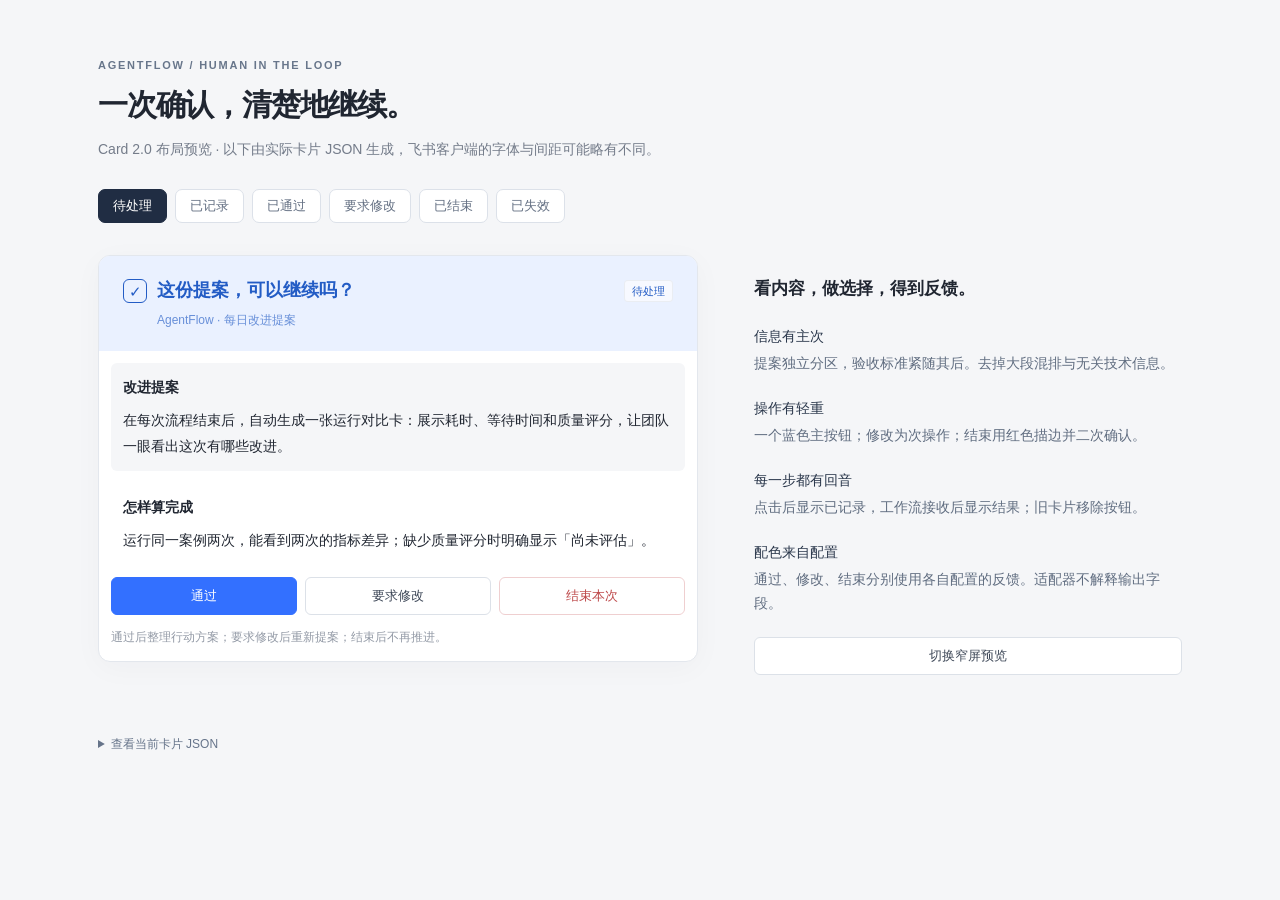
==== examples/lark-review/preview.html @ 72850da2 "Release v0.3.0 with ordered executor candidates" ====
<!doctype html><html lang="zh"><meta charset="utf-8"><meta name="viewport" content="width=device-width,initial-scale=1"><title>AgentFlow · 审核卡片预览</title>
<style>
*{box-sizing:border-box}body{margin:0;background:#f5f6f8;color:#202631;font:15px/1.65 -apple-system,BlinkMacSystemFont,"PingFang SC",sans-serif}.page{max-width:1140px;margin:56px auto;padding:0 28px}.eyebrow{font-size:11px;font-weight:650;letter-spacing:.16em;color:#68768b}h1{font-size:30px;font-weight:650;letter-spacing:-.04em;margin:6px 0}p{color:#747c8a;font-size:14px;margin:8px 0 28px}.toolbar{display:flex;gap:8px;flex-wrap:wrap;margin-bottom:32px}.toolbar button{background:white;border:1px solid #dce1e9;color:#647083;border-radius:7px;padding:7px 14px;cursor:pointer}.toolbar .active{background:#202d43;color:white;border-color:#202d43}.stage{display:grid;grid-template-columns:minmax(300px,600px) 1fr;gap:56px;align-items:start}.card{background:white;border:1px solid #e3e7ed;border-radius:12px;box-shadow:0 6px 30px #15294708;overflow:hidden;max-width:600px;transition:width .2s}.header{padding:20px 24px;background:var(--bg);color:var(--color)}.title-row{display:flex;align-items:center;gap:10px}.icon{border:1px solid currentColor;border-radius:6px;width:24px;height:24px;display:grid;place-items:center;font-size:15px}.title{font-size:18px;font-weight:600;flex:1}.badge{font-size:11px;border:1px solid #0000000d;background:#ffffff99;padding:1px 7px;border-radius:4px;white-space:nowrap}.subtitle{font-size:12px;opacity:.65;margin-top:6px;margin-left:34px}.body{padding:12px;display:flex;flex-direction:column;gap:12px}.columns{display:flex;gap:8px}.column{flex:1;min-width:0}.block{padding:12px;border-radius:6px}.md{white-space:pre-wrap;overflow-wrap:anywhere;font-size:14px;line-height:1.8}.md+.md{margin-top:8px}.caption{font-size:12px;color:#939aa6}.button{width:100%;padding:9px 4px;border:1px solid #dce1e8;border-radius:6px;background:white;font:500 14px inherit;cursor:pointer;color:#3e4858}.button.primary_filled{background:#3370ff;color:white;border-color:#3370ff}.button.danger{color:#bd4748;border-color:#efcfd0}.note{padding:20px 0}.note h2{font-size:17px;margin:0 0 20px}.item{margin:22px 0;color:#606d80;font-size:14px}.item strong{display:block;color:#29364a;margin-bottom:4px;font-weight:550}.note code{font-size:12px}details{margin-top:40px;color:#66748a;font-size:12px}pre{background:#fff;padding:20px;overflow:auto;max-height:360px}.mobile .stage{grid-template-columns:360px 1fr}@media(max-width:800px){.page{margin:24px auto;padding:0 16px}.stage,.mobile .stage{grid-template-columns:1fr;gap:12px}.card{max-width:100%}.note{display:none}h1{font-size:24px}.header{padding:16px}.title{font-size:16px}}
</style>
<div class="page"><div class="eyebrow">AGENTFLOW / HUMAN IN THE LOOP</div><h1>一次确认，清楚地继续。</h1><p>Card 2.0 布局预览 · 以下由实际卡片 JSON 生成，飞书客户端的字体与间距可能略有不同。</p><div class="toolbar" id="tabs"></div><div class="stage"><div class="card" id="card"></div><aside class="note"><h2>看内容，做选择，得到反馈。</h2><div class="item"><strong>信息有主次</strong>提案独立分区，验收标准紧随其后。去掉大段混排与无关技术信息。</div><div class="item"><strong>操作有轻重</strong>一个蓝色主按钮；修改为次操作；结束用红色描边并二次确认。</div><div class="item"><strong>每一步都有回音</strong>点击后显示已记录，工作流接收后显示结果；旧卡片移除按钮。</div><div class="item"><strong>配色来自配置</strong>通过、修改、结束分别使用各自配置的反馈。适配器不解释输出字段。</div><button class="button" id="width">切换窄屏预览</button></aside></div><details><summary>查看当前卡片 JSON</summary><pre id="json"></pre></details></div>
<script>const cards={"waiting": {"schema": "2.0", "config": {"update_multi": true, "width_mode": "default", "enable_forward": false, "summary": {"content": "[待处理] 这份提案，可以继续吗？"}}, "header": {"title": {"tag": "plain_text", "content": "这份提案，可以继续吗？"}, "subtitle": {"tag": "plain_text", "content": "AgentFlow · 每日改进提案"}, "icon": {"tag": "standard_icon", "token": "approval_colorful"}, "template": "blue", "text_tag_list": [{"tag": "text_tag", "text": {"tag": "plain_text", "content": "待处理"}, "color": "blue"}]}, "body": {"direction": "vertical", "padding": "12px", "vertical_spacing": "12px", "elements": [{"tag": "column_set", "flex_mode": "none", "columns": [{"tag": "column", "width": "weighted", "weight": 1, "background_style": "grey-50", "padding": "12px", "vertical_spacing": "8px", "elements": [{"tag": "markdown", "content": "**改进提案**"}, {"tag": "markdown", "content": "在每次流程结束后，自动生成一张运行对比卡：展示耗时、等待时间和质量评分，让团队一眼看出这次有哪些改进。"}]}]}, {"tag": "column_set", "flex_mode": "none", "columns": [{"tag": "column", "width": "weighted", "weight": 1, "background_style": "default", "padding": "12px", "vertical_spacing": "8px", "elements": [{"tag": "markdown", "content": "**怎样算完成**"}, {"tag": "markdown", "content": "运行同一案例两次，能看到两次的指标差异；缺少质量评分时明确显示「尚未评估」。"}]}]}, {"tag": "column_set", "flex_mode": "none", "horizontal_spacing": "8px", "columns": [{"tag": "column", "width": "weighted", "weight": 1, "elements": [{"tag": "button", "text": {"tag": "plain_text", "content": "通过"}, "type": "primary_filled", "width": "fill", "size": "medium", "behaviors": [{"type": "callback", "value": {"invocation": "preview-only", "actionIndex": 0}}]}]}, {"tag": "column", "width": "weighted", "weight": 1, "elements": [{"tag": "button", "text": {"tag": "plain_text", "content": "要求修改"}, "type": "default", "width": "fill", "size": "medium", "behaviors": [{"type": "callback", "value": {"invocation": "preview-only", "actionIndex": 1}}]}]}, {"tag": "column", "width": "weighted", "weight": 1, "elements": [{"tag": "button", "text": {"tag": "plain_text", "content": "结束本次"}, "type": "danger", "width": "fill", "size": "medium", "behaviors": [{"type": "callback", "value": {"invocation": "preview-only", "actionIndex": 2}}], "confirm": {"title": {"tag": "plain_text", "content": "结束本次"}, "text": {"tag": "plain_text", "content": "结束这次提案流程？本次流程不会继续执行后续节点。"}}}]}]}, {"tag": "markdown", "content": "<font color='grey'>通过后整理行动方案；要求修改后重新提案；结束后不再推进。<\/font>", "text_size": "notation"}]}}, "recorded": {"schema": "2.0", "config": {"update_multi": true, "width_mode": "default", "enable_forward": false, "summary": {"content": "[已记录] 这份提案，可以继续吗？"}}, "header": {"title": {"tag": "plain_text", "content": "这份提案，可以继续吗？"}, "subtitle": {"tag": "plain_text", "content": "AgentFlow · 每日改进提案"}, "icon": {"tag": "standard_icon", "token": "approval_colorful"}, "template": "orange", "text_tag_list": [{"tag": "text_tag", "text": {"tag": "plain_text", "content": "已记录"}, "color": "orange"}]}, "body": {"direction": "vertical", "padding": "12px", "vertical_spacing": "12px", "elements": [{"tag": "column_set", "flex_mode": "none", "columns": [{"tag": "column", "width": "weighted", "weight": 1, "background_style": "grey-50", "padding": "12px", "vertical_spacing": "8px", "elements": [{"tag": "markdown", "content": "**改进提案**"}, {"tag": "markdown", "content": "在每次流程结束后，自动生成一张运行对比卡：展示耗时、等待时间和质量评分，让团队一眼看出这次有哪些改进。"}]}]}, {"tag": "column_set", "flex_mode": "none", "columns": [{"tag": "column", "width": "weighted", "weight": 1, "background_style": "default", "padding": "12px", "vertical_spacing": "8px", "elements": [{"tag": "markdown", "content": "**怎样算完成**"}, {"tag": "markdown", "content": "运行同一案例两次，能看到两次的指标差异；缺少质量评分时明确显示「尚未评估」。"}]}]}, {"tag": "column_set", "flex_mode": "none", "columns": [{"tag": "column", "width": "weighted", "weight": 1, "background_style": "orange-50", "padding": "12px", "vertical_spacing": "8px", "elements": [{"tag": "markdown", "content": "**已记录**"}, {"tag": "markdown", "content": "已记录：通过。正在提交，暂时无需再次操作。"}]}]}, {"tag": "markdown", "content": "<font color='grey'>记录时间：2026-10-25 15:32<\/font>", "text_size": "notation"}]}}, "approved": {"schema": "2.0", "config": {"update_multi": true, "width_mode": "default", "enable_forward": false, "summary": {"content": "[已处理] 这份提案，可以继续吗？"}}, "header": {"title": {"tag": "plain_text", "content": "这份提案，可以继续吗？"}, "subtitle": {"tag": "plain_text", "content": "AgentFlow · 每日改进提案"}, "icon": {"tag": "standard_icon", "token": "approval_colorful"}, "template": "green", "text_tag_list": [{"tag": "text_tag", "text": {"tag": "plain_text", "content": "已处理"}, "color": "green"}]}, "body": {"direction": "vertical", "padding": "12px", "vertical_spacing": "12px", "elements": [{"tag": "column_set", "flex_mode": "none", "columns": [{"tag": "column", "width": "weighted", "weight": 1, "background_style": "grey-50", "padding": "12px", "vertical_spacing": "8px", "elements": [{"tag": "markdown", "content": "**改进提案**"}, {"tag": "markdown", "content": "在每次流程结束后，自动生成一张运行对比卡：展示耗时、等待时间和质量评分，让团队一眼看出这次有哪些改进。"}]}]}, {"tag": "column_set", "flex_mode": "none", "columns": [{"tag": "column", "width": "weighted", "weight": 1, "background_style": "default", "padding": "12px", "vertical_spacing": "8px", "elements": [{"tag": "markdown", "content": "**怎样算完成**"}, {"tag": "markdown", "content": "运行同一案例两次，能看到两次的指标差异；缺少质量评分时明确显示「尚未评估」。"}]}]}, {"tag": "column_set", "flex_mode": "none", "columns": [{"tag": "column", "width": "weighted", "weight": 1, "background_style": "green-50", "padding": "12px", "vertical_spacing": "8px", "elements": [{"tag": "markdown", "content": "**已处理**"}, {"tag": "markdown", "content": "已通过。工作流已接收结果，将继续整理行动方案。"}]}]}, {"tag": "markdown", "content": "<font color='grey'>记录时间：2026-10-25 15:32<\/font>", "text_size": "notation"}]}}, "changes": {"schema": "2.0", "config": {"update_multi": true, "width_mode": "default", "enable_forward": false, "summary": {"content": "[已处理] 这份提案，可以继续吗？"}}, "header": {"title": {"tag": "plain_text", "content": "这份提案，可以继续吗？"}, "subtitle": {"tag": "plain_text", "content": "AgentFlow · 每日改进提案"}, "icon": {"tag": "standard_icon", "token": "approval_colorful"}, "template": "orange", "text_tag_list": [{"tag": "text_tag", "text": {"tag": "plain_text", "content": "已处理"}, "color": "orange"}]}, "body": {"direction": "vertical", "padding": "12px", "vertical_spacing": "12px", "elements": [{"tag": "column_set", "flex_mode": "none", "columns": [{"tag": "column", "width": "weighted", "weight": 1, "background_style": "grey-50", "padding": "12px", "vertical_spacing": "8px", "elements": [{"tag": "markdown", "content": "**改进提案**"}, {"tag": "markdown", "content": "在每次流程结束后，自动生成一张运行对比卡：展示耗时、等待时间和质量评分，让团队一眼看出这次有哪些改进。"}]}]}, {"tag": "column_set", "flex_mode": "none", "columns": [{"tag": "column", "width": "weighted", "weight": 1, "background_style": "default", "padding": "12px", "vertical_spacing": "8px", "elements": [{"tag": "markdown", "content": "**怎样算完成**"}, {"tag": "markdown", "content": "运行同一案例两次，能看到两次的指标差异；缺少质量评分时明确显示「尚未评估」。"}]}]}, {"tag": "column_set", "flex_mode": "none", "columns": [{"tag": "column", "width": "weighted", "weight": 1, "background_style": "orange-50", "padding": "12px", "vertical_spacing": "8px", "elements": [{"tag": "markdown", "content": "**已处理**"}, {"tag": "markdown", "content": "已要求修改。工作流已接收结果，将按配置重新生成提案。"}]}]}, {"tag": "markdown", "content": "<font color='grey'>记录时间：2026-10-25 15:32<\/font>", "text_size": "notation"}]}}, "rejected": {"schema": "2.0", "config": {"update_multi": true, "width_mode": "default", "enable_forward": false, "summary": {"content": "[已处理] 这份提案，可以继续吗？"}}, "header": {"title": {"tag": "plain_text", "content": "这份提案，可以继续吗？"}, "subtitle": {"tag": "plain_text", "content": "AgentFlow · 每日改进提案"}, "icon": {"tag": "standard_icon", "token": "approval_colorful"}, "template": "red", "text_tag_list": [{"tag": "text_tag", "text": {"tag": "plain_text", "content": "已处理"}, "color": "red"}]}, "body": {"direction": "vertical", "padding": "12px", "vertical_spacing": "12px", "elements": [{"tag": "column_set", "flex_mode": "none", "columns": [{"tag": "column", "width": "weighted", "weight": 1, "background_style": "grey-50", "padding": "12px", "vertical_spacing": "8px", "elements": [{"tag": "markdown", "content": "**改进提案**"}, {"tag": "markdown", "content": "在每次流程结束后，自动生成一张运行对比卡：展示耗时、等待时间和质量评分，让团队一眼看出这次有哪些改进。"}]}]}, {"tag": "column_set", "flex_mode": "none", "columns": [{"tag": "column", "width": "weighted", "weight": 1, "background_style": "default", "padding": "12px", "vertical_spacing": "8px", "elements": [{"tag": "markdown", "content": "**怎样算完成**"}, {"tag": "markdown", "content": "运行同一案例两次，能看到两次的指标差异；缺少质量评分时明确显示「尚未评估」。"}]}]}, {"tag": "column_set", "flex_mode": "none", "columns": [{"tag": "column", "width": "weighted", "weight": 1, "background_style": "red-50", "padding": "12px", "vertical_spacing": "8px", "elements": [{"tag": "markdown", "content": "**已处理**"}, {"tag": "markdown", "content": "已结束。工作流已接收结果，将结束本次流程。"}]}]}, {"tag": "markdown", "content": "<font color='grey'>记录时间：2026-10-25 15:32<\/font>", "text_size": "notation"}]}}, "expired": {"schema": "2.0", "config": {"update_multi": true, "width_mode": "default", "enable_forward": false, "summary": {"content": "[已失效] 这份提案，可以继续吗？"}}, "header": {"title": {"tag": "plain_text", "content": "这份提案，可以继续吗？"}, "subtitle": {"tag": "plain_text", "content": "AgentFlow · 每日改进提案"}, "icon": {"tag": "standard_icon", "token": "approval_colorful"}, "template": "grey", "text_tag_list": [{"tag": "text_tag", "text": {"tag": "plain_text", "content": "已失效"}, "color": "neutral"}]}, "body": {"direction": "vertical", "padding": "12px", "vertical_spacing": "12px", "elements": [{"tag": "column_set", "flex_mode": "none", "columns": [{"tag": "column", "width": "weighted", "weight": 1, "background_style": "grey-50", "padding": "12px", "vertical_spacing": "8px", "elements": [{"tag": "markdown", "content": "**改进提案**"}, {"tag": "markdown", "content": "在每次流程结束后，自动生成一张运行对比卡：展示耗时、等待时间和质量评分，让团队一眼看出这次有哪些改进。"}]}]}, {"tag": "column_set", "flex_mode": "none", "columns": [{"tag": "column", "width": "weighted", "weight": 1, "background_style": "default", "padding": "12px", "vertical_spacing": "8px", "elements": [{"tag": "markdown", "content": "**怎样算完成**"}, {"tag": "markdown", "content": "运行同一案例两次，能看到两次的指标差异；缺少质量评分时明确显示「尚未评估」。"}]}]}, {"tag": "column_set", "flex_mode": "none", "columns": [{"tag": "column", "width": "weighted", "weight": 1, "background_style": "grey-50", "padding": "12px", "vertical_spacing": "8px", "elements": [{"tag": "markdown", "content": "**已失效**"}, {"tag": "markdown", "content": "该次请求已结束或已被其他操作处理，请查看最新消息。"}]}]}, {"tag": "markdown", "content": "<font color='grey'>记录时间：2026-10-25 15:32<\/font>", "text_size": "notation"}]}}};
const labels={waiting:'待处理',recorded:'已记录',approved:'已通过',changes:'要求修改',rejected:'已结束',expired:'已失效'};
const colors={blue:['#eaf1ff','#235cc5'],green:['#e8f5ed','#257949'],orange:['#fff2df','#a16618'],red:['#ffeded','#ac4445'],grey:['#edf0f3','#6c7786'],default:['#f3f5f7','#516072']};
const escape=s=>s.replace(/[&<>"']/g,c=>({'&':'&amp;','<':'&lt;','>':'&gt;','"':'&quot;',"'":'&#39;'}[c]));
function content(s){return escape(s).replace(/&lt;font color=&#39;grey&#39;&gt;([\s\S]*?)&lt;\/font&gt;/g,'$1').replace(/\*\*(.*?)\*\*/g,'<strong>$1</strong>')}
function render(e){if(e.tag==='markdown')return '<div class="md '+(e.text_size==='notation'?'caption':'')+'">'+content(e.content)+'</div>';if(e.tag==='column_set')return '<div class="columns">'+e.columns.map(render).join('')+'</div>';if(e.tag==='column'){let bg=e.background_style||'default';return '<div class="column '+(e.padding?'block':'')+'" style="background:'+(bg==='default'?'transparent':(bg==='grey-50'?'#f5f6f8':colors[bg.split('-')[0]][0]))+'">'+e.elements.map(render).join('')+'</div>'}if(e.tag==='button')return '<button class="button '+e.type+'" data-phase="recorded">'+escape(e.text.content)+'</button>';return ''}
function show(key){let c=cards[key],h=c.header;document.querySelectorAll('#tabs button').forEach(b=>b.classList.toggle('active',b.dataset.key===key));document.getElementById('card').innerHTML='<div class="header" style="--bg:'+colors[h.template][0]+';--color:'+colors[h.template][1]+'"><div class="title-row"><span class="icon">✓</span><span class="title">'+escape(h.title.content)+'</span><span class="badge">'+h.text_tag_list[0].text.content+'</span></div><div class="subtitle">'+escape(h.subtitle.content)+'</div></div><div class="body">'+c.body.elements.map(render).join('')+'</div>';document.getElementById('json').textContent=JSON.stringify(c,null,2)}
document.getElementById('tabs').innerHTML=Object.entries(labels).map(([k,v])=>'<button data-key="'+k+'" data-phase="'+k+'">'+v+'</button>').join('');document.getElementById('width').onclick=()=>document.body.classList.toggle('mobile');document.addEventListener('click',e=>{if(e.target.dataset.phase)show(e.target.dataset.phase)});show('waiting');</script></html>
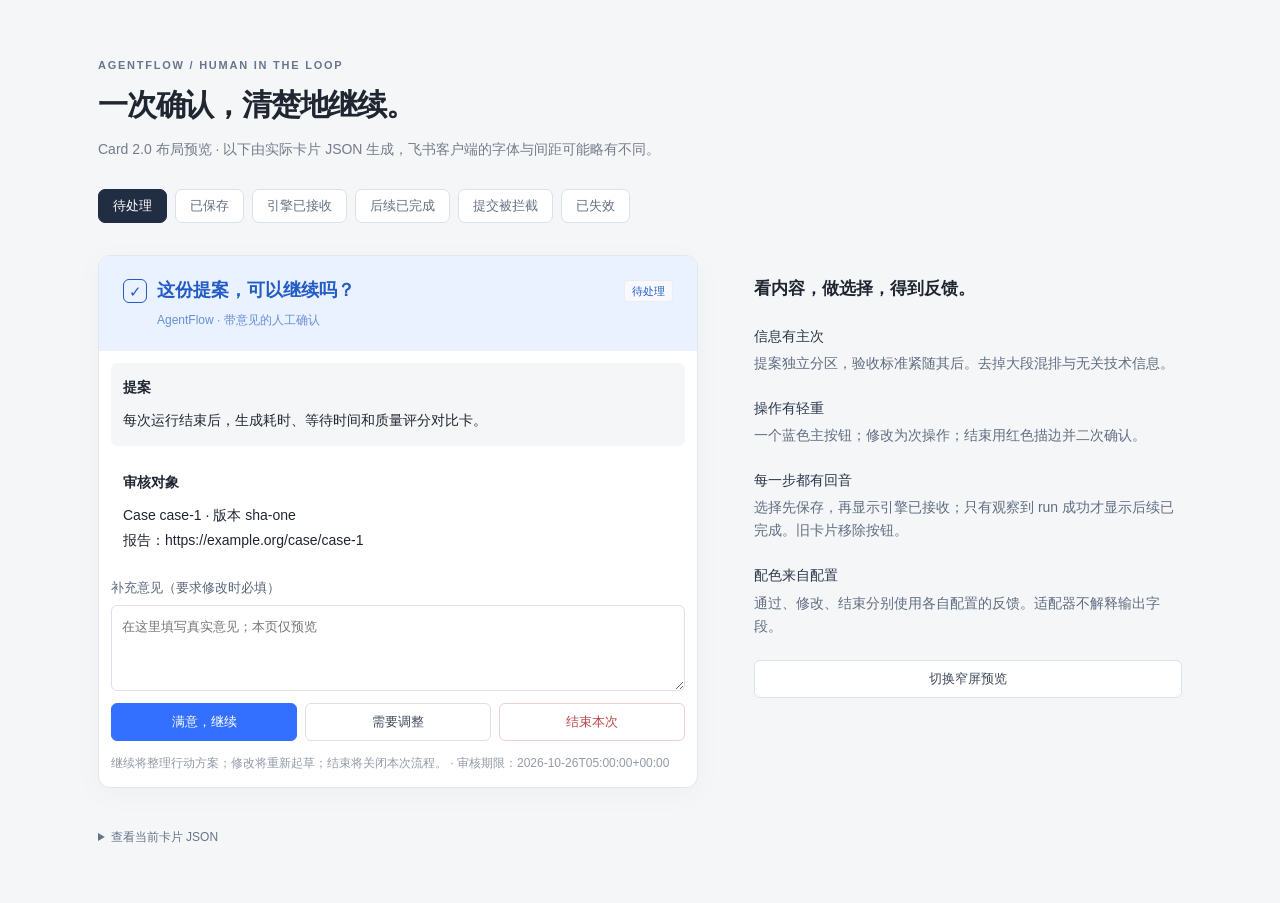
==== commit 7b37203e: "Add durable review forms and explicit adapter deadlines" ====
--- a/examples/lark-review/preview.html
+++ b/examples/lark-review/preview.html
@@ -1,13 +1,13 @@
 <!doctype html><html lang="zh"><meta charset="utf-8"><meta name="viewport" content="width=device-width,initial-scale=1"><title>AgentFlow · 审核卡片预览</title>
 <style>
 *{box-sizing:border-box}body{margin:0;background:#f5f6f8;color:#202631;font:15px/1.65 -apple-system,BlinkMacSystemFont,"PingFang SC",sans-serif}.page{max-width:1140px;margin:56px auto;padding:0 28px}.eyebrow{font-size:11px;font-weight:650;letter-spacing:.16em;color:#68768b}h1{font-size:30px;font-weight:650;letter-spacing:-.04em;margin:6px 0}p{color:#747c8a;font-size:14px;margin:8px 0 28px}.toolbar{display:flex;gap:8px;flex-wrap:wrap;margin-bottom:32px}.toolbar button{background:white;border:1px solid #dce1e9;color:#647083;border-radius:7px;padding:7px 14px;cursor:pointer}.toolbar .active{background:#202d43;color:white;border-color:#202d43}.stage{display:grid;grid-template-columns:minmax(300px,600px) 1fr;gap:56px;align-items:start}.card{background:white;border:1px solid #e3e7ed;border-radius:12px;box-shadow:0 6px 30px #15294708;overflow:hidden;max-width:600px;transition:width .2s}.header{padding:20px 24px;background:var(--bg);color:var(--color)}.title-row{display:flex;align-items:center;gap:10px}.icon{border:1px solid currentColor;border-radius:6px;width:24px;height:24px;display:grid;place-items:center;font-size:15px}.title{font-size:18px;font-weight:600;flex:1}.badge{font-size:11px;border:1px solid #0000000d;background:#ffffff99;padding:1px 7px;border-radius:4px;white-space:nowrap}.subtitle{font-size:12px;opacity:.65;margin-top:6px;margin-left:34px}.body{padding:12px;display:flex;flex-direction:column;gap:12px}.columns{display:flex;gap:8px}.column{flex:1;min-width:0}.block{padding:12px;border-radius:6px}.md{white-space:pre-wrap;overflow-wrap:anywhere;font-size:14px;line-height:1.8}.md+.md{margin-top:8px}.caption{font-size:12px;color:#939aa6}.button{width:100%;padding:9px 4px;border:1px solid #dce1e8;border-radius:6px;background:white;font:500 14px inherit;cursor:pointer;color:#3e4858}.button.primary_filled{background:#3370ff;color:white;border-color:#3370ff}.button.danger{color:#bd4748;border-color:#efcfd0}.note{padding:20px 0}.note h2{font-size:17px;margin:0 0 20px}.item{margin:22px 0;color:#606d80;font-size:14px}.item strong{display:block;color:#29364a;margin-bottom:4px;font-weight:550}.note code{font-size:12px}details{margin-top:40px;color:#66748a;font-size:12px}pre{background:#fff;padding:20px;overflow:auto;max-height:360px}.mobile .stage{grid-template-columns:360px 1fr}@media(max-width:800px){.page{margin:24px auto;padding:0 16px}.stage,.mobile .stage{grid-template-columns:1fr;gap:12px}.card{max-width:100%}.note{display:none}h1{font-size:24px}.header{padding:16px}.title{font-size:16px}}
-</style>
-<div class="page"><div class="eyebrow">AGENTFLOW / HUMAN IN THE LOOP</div><h1>一次确认，清楚地继续。</h1><p>Card 2.0 布局预览 · 以下由实际卡片 JSON 生成，飞书客户端的字体与间距可能略有不同。</p><div class="toolbar" id="tabs"></div><div class="stage"><div class="card" id="card"></div><aside class="note"><h2>看内容，做选择，得到反馈。</h2><div class="item"><strong>信息有主次</strong>提案独立分区，验收标准紧随其后。去掉大段混排与无关技术信息。</div><div class="item"><strong>操作有轻重</strong>一个蓝色主按钮；修改为次操作；结束用红色描边并二次确认。</div><div class="item"><strong>每一步都有回音</strong>点击后显示已记录，工作流接收后显示结果；旧卡片移除按钮。</div><div class="item"><strong>配色来自配置</strong>通过、修改、结束分别使用各自配置的反馈。适配器不解释输出字段。</div><button class="button" id="width">切换窄屏预览</button></aside></div><details><summary>查看当前卡片 JSON</summary><pre id="json"></pre></details></div>
-<script>const cards={"waiting": {"schema": "2.0", "config": {"update_multi": true, "width_mode": "default", "enable_forward": false, "summary": {"content": "[待处理] 这份提案，可以继续吗？"}}, "header": {"title": {"tag": "plain_text", "content": "这份提案，可以继续吗？"}, "subtitle": {"tag": "plain_text", "content": "AgentFlow · 每日改进提案"}, "icon": {"tag": "standard_icon", "token": "approval_colorful"}, "template": "blue", "text_tag_list": [{"tag": "text_tag", "text": {"tag": "plain_text", "content": "待处理"}, "color": "blue"}]}, "body": {"direction": "vertical", "padding": "12px", "vertical_spacing": "12px", "elements": [{"tag": "column_set", "flex_mode": "none", "columns": [{"tag": "column", "width": "weighted", "weight": 1, "background_style": "grey-50", "padding": "12px", "vertical_spacing": "8px", "elements": [{"tag": "markdown", "content": "**改进提案**"}, {"tag": "markdown", "content": "在每次流程结束后，自动生成一张运行对比卡：展示耗时、等待时间和质量评分，让团队一眼看出这次有哪些改进。"}]}]}, {"tag": "column_set", "flex_mode": "none", "columns": [{"tag": "column", "width": "weighted", "weight": 1, "background_style": "default", "padding": "12px", "vertical_spacing": "8px", "elements": [{"tag": "markdown", "content": "**怎样算完成**"}, {"tag": "markdown", "content": "运行同一案例两次，能看到两次的指标差异；缺少质量评分时明确显示「尚未评估」。"}]}]}, {"tag": "column_set", "flex_mode": "none", "horizontal_spacing": "8px", "columns": [{"tag": "column", "width": "weighted", "weight": 1, "elements": [{"tag": "button", "text": {"tag": "plain_text", "content": "通过"}, "type": "primary_filled", "width": "fill", "size": "medium", "behaviors": [{"type": "callback", "value": {"invocation": "preview-only", "actionIndex": 0}}]}]}, {"tag": "column", "width": "weighted", "weight": 1, "elements": [{"tag": "button", "text": {"tag": "plain_text", "content": "要求修改"}, "type": "default", "width": "fill", "size": "medium", "behaviors": [{"type": "callback", "value": {"invocation": "preview-only", "actionIndex": 1}}]}]}, {"tag": "column", "width": "weighted", "weight": 1, "elements": [{"tag": "button", "text": {"tag": "plain_text", "content": "结束本次"}, "type": "danger", "width": "fill", "size": "medium", "behaviors": [{"type": "callback", "value": {"invocation": "preview-only", "actionIndex": 2}}], "confirm": {"title": {"tag": "plain_text", "content": "结束本次"}, "text": {"tag": "plain_text", "content": "结束这次提案流程？本次流程不会继续执行后续节点。"}}}]}]}, {"tag": "markdown", "content": "<font color='grey'>通过后整理行动方案；要求修改后重新提案；结束后不再推进。<\/font>", "text_size": "notation"}]}}, "recorded": {"schema": "2.0", "config": {"update_multi": true, "width_mode": "default", "enable_forward": false, "summary": {"content": "[已记录] 这份提案，可以继续吗？"}}, "header": {"title": {"tag": "plain_text", "content": "这份提案，可以继续吗？"}, "subtitle": {"tag": "plain_text", "content": "AgentFlow · 每日改进提案"}, "icon": {"tag": "standard_icon", "token": "approval_colorful"}, "template": "orange", "text_tag_list": [{"tag": "text_tag", "text": {"tag": "plain_text", "content": "已记录"}, "color": "orange"}]}, "body": {"direction": "vertical", "padding": "12px", "vertical_spacing": "12px", "elements": [{"tag": "column_set", "flex_mode": "none", "columns": [{"tag": "column", "width": "weighted", "weight": 1, "background_style": "grey-50", "padding": "12px", "vertical_spacing": "8px", "elements": [{"tag": "markdown", "content": "**改进提案**"}, {"tag": "markdown", "content": "在每次流程结束后，自动生成一张运行对比卡：展示耗时、等待时间和质量评分，让团队一眼看出这次有哪些改进。"}]}]}, {"tag": "column_set", "flex_mode": "none", "columns": [{"tag": "column", "width": "weighted", "weight": 1, "background_style": "default", "padding": "12px", "vertical_spacing": "8px", "elements": [{"tag": "markdown", "content": "**怎样算完成**"}, {"tag": "markdown", "content": "运行同一案例两次，能看到两次的指标差异；缺少质量评分时明确显示「尚未评估」。"}]}]}, {"tag": "column_set", "flex_mode": "none", "columns": [{"tag": "column", "width": "weighted", "weight": 1, "background_style": "orange-50", "padding": "12px", "vertical_spacing": "8px", "elements": [{"tag": "markdown", "content": "**已记录**"}, {"tag": "markdown", "content": "已记录：通过。正在提交，暂时无需再次操作。"}]}]}, {"tag": "markdown", "content": "<font color='grey'>记录时间：2026-10-25 15:32<\/font>", "text_size": "notation"}]}}, "approved": {"schema": "2.0", "config": {"update_multi": true, "width_mode": "default", "enable_forward": false, "summary": {"content": "[已处理] 这份提案，可以继续吗？"}}, "header": {"title": {"tag": "plain_text", "content": "这份提案，可以继续吗？"}, "subtitle": {"tag": "plain_text", "content": "AgentFlow · 每日改进提案"}, "icon": {"tag": "standard_icon", "token": "approval_colorful"}, "template": "green", "text_tag_list": [{"tag": "text_tag", "text": {"tag": "plain_text", "content": "已处理"}, "color": "green"}]}, "body": {"direction": "vertical", "padding": "12px", "vertical_spacing": "12px", "elements": [{"tag": "column_set", "flex_mode": "none", "columns": [{"tag": "column", "width": "weighted", "weight": 1, "background_style": "grey-50", "padding": "12px", "vertical_spacing": "8px", "elements": [{"tag": "markdown", "content": "**改进提案**"}, {"tag": "markdown", "content": "在每次流程结束后，自动生成一张运行对比卡：展示耗时、等待时间和质量评分，让团队一眼看出这次有哪些改进。"}]}]}, {"tag": "column_set", "flex_mode": "none", "columns": [{"tag": "column", "width": "weighted", "weight": 1, "background_style": "default", "padding": "12px", "vertical_spacing": "8px", "elements": [{"tag": "markdown", "content": "**怎样算完成**"}, {"tag": "markdown", "content": "运行同一案例两次，能看到两次的指标差异；缺少质量评分时明确显示「尚未评估」。"}]}]}, {"tag": "column_set", "flex_mode": "none", "columns": [{"tag": "column", "width": "weighted", "weight": 1, "background_style": "green-50", "padding": "12px", "vertical_spacing": "8px", "elements": [{"tag": "markdown", "content": "**已处理**"}, {"tag": "markdown", "content": "已通过。工作流已接收结果，将继续整理行动方案。"}]}]}, {"tag": "markdown", "content": "<font color='grey'>记录时间：2026-10-25 15:32<\/font>", "text_size": "notation"}]}}, "changes": {"schema": "2.0", "config": {"update_multi": true, "width_mode": "default", "enable_forward": false, "summary": {"content": "[已处理] 这份提案，可以继续吗？"}}, "header": {"title": {"tag": "plain_text", "content": "这份提案，可以继续吗？"}, "subtitle": {"tag": "plain_text", "content": "AgentFlow · 每日改进提案"}, "icon": {"tag": "standard_icon", "token": "approval_colorful"}, "template": "orange", "text_tag_list": [{"tag": "text_tag", "text": {"tag": "plain_text", "content": "已处理"}, "color": "orange"}]}, "body": {"direction": "vertical", "padding": "12px", "vertical_spacing": "12px", "elements": [{"tag": "column_set", "flex_mode": "none", "columns": [{"tag": "column", "width": "weighted", "weight": 1, "background_style": "grey-50", "padding": "12px", "vertical_spacing": "8px", "elements": [{"tag": "markdown", "content": "**改进提案**"}, {"tag": "markdown", "content": "在每次流程结束后，自动生成一张运行对比卡：展示耗时、等待时间和质量评分，让团队一眼看出这次有哪些改进。"}]}]}, {"tag": "column_set", "flex_mode": "none", "columns": [{"tag": "column", "width": "weighted", "weight": 1, "background_style": "default", "padding": "12px", "vertical_spacing": "8px", "elements": [{"tag": "markdown", "content": "**怎样算完成**"}, {"tag": "markdown", "content": "运行同一案例两次，能看到两次的指标差异；缺少质量评分时明确显示「尚未评估」。"}]}]}, {"tag": "column_set", "flex_mode": "none", "columns": [{"tag": "column", "width": "weighted", "weight": 1, "background_style": "orange-50", "padding": "12px", "vertical_spacing": "8px", "elements": [{"tag": "markdown", "content": "**已处理**"}, {"tag": "markdown", "content": "已要求修改。工作流已接收结果，将按配置重新生成提案。"}]}]}, {"tag": "markdown", "content": "<font color='grey'>记录时间：2026-10-25 15:32<\/font>", "text_size": "notation"}]}}, "rejected": {"schema": "2.0", "config": {"update_multi": true, "width_mode": "default", "enable_forward": false, "summary": {"content": "[已处理] 这份提案，可以继续吗？"}}, "header": {"title": {"tag": "plain_text", "content": "这份提案，可以继续吗？"}, "subtitle": {"tag": "plain_text", "content": "AgentFlow · 每日改进提案"}, "icon": {"tag": "standard_icon", "token": "approval_colorful"}, "template": "red", "text_tag_list": [{"tag": "text_tag", "text": {"tag": "plain_text", "content": "已处理"}, "color": "red"}]}, "body": {"direction": "vertical", "padding": "12px", "vertical_spacing": "12px", "elements": [{"tag": "column_set", "flex_mode": "none", "columns": [{"tag": "column", "width": "weighted", "weight": 1, "background_style": "grey-50", "padding": "12px", "vertical_spacing": "8px", "elements": [{"tag": "markdown", "content": "**改进提案**"}, {"tag": "markdown", "content": "在每次流程结束后，自动生成一张运行对比卡：展示耗时、等待时间和质量评分，让团队一眼看出这次有哪些改进。"}]}]}, {"tag": "column_set", "flex_mode": "none", "columns": [{"tag": "column", "width": "weighted", "weight": 1, "background_style": "default", "padding": "12px", "vertical_spacing": "8px", "elements": [{"tag": "markdown", "content": "**怎样算完成**"}, {"tag": "markdown", "content": "运行同一案例两次，能看到两次的指标差异；缺少质量评分时明确显示「尚未评估」。"}]}]}, {"tag": "column_set", "flex_mode": "none", "columns": [{"tag": "column", "width": "weighted", "weight": 1, "background_style": "red-50", "padding": "12px", "vertical_spacing": "8px", "elements": [{"tag": "markdown", "content": "**已处理**"}, {"tag": "markdown", "content": "已结束。工作流已接收结果，将结束本次流程。"}]}]}, {"tag": "markdown", "content": "<font color='grey'>记录时间：2026-10-25 15:32<\/font>", "text_size": "notation"}]}}, "expired": {"schema": "2.0", "config": {"update_multi": true, "width_mode": "default", "enable_forward": false, "summary": {"content": "[已失效] 这份提案，可以继续吗？"}}, "header": {"title": {"tag": "plain_text", "content": "这份提案，可以继续吗？"}, "subtitle": {"tag": "plain_text", "content": "AgentFlow · 每日改进提案"}, "icon": {"tag": "standard_icon", "token": "approval_colorful"}, "template": "grey", "text_tag_list": [{"tag": "text_tag", "text": {"tag": "plain_text", "content": "已失效"}, "color": "neutral"}]}, "body": {"direction": "vertical", "padding": "12px", "vertical_spacing": "12px", "elements": [{"tag": "column_set", "flex_mode": "none", "columns": [{"tag": "column", "width": "weighted", "weight": 1, "background_style": "grey-50", "padding": "12px", "vertical_spacing": "8px", "elements": [{"tag": "markdown", "content": "**改进提案**"}, {"tag": "markdown", "content": "在每次流程结束后，自动生成一张运行对比卡：展示耗时、等待时间和质量评分，让团队一眼看出这次有哪些改进。"}]}]}, {"tag": "column_set", "flex_mode": "none", "columns": [{"tag": "column", "width": "weighted", "weight": 1, "background_style": "default", "padding": "12px", "vertical_spacing": "8px", "elements": [{"tag": "markdown", "content": "**怎样算完成**"}, {"tag": "markdown", "content": "运行同一案例两次，能看到两次的指标差异；缺少质量评分时明确显示「尚未评估」。"}]}]}, {"tag": "column_set", "flex_mode": "none", "columns": [{"tag": "column", "width": "weighted", "weight": 1, "background_style": "grey-50", "padding": "12px", "vertical_spacing": "8px", "elements": [{"tag": "markdown", "content": "**已失效**"}, {"tag": "markdown", "content": "该次请求已结束或已被其他操作处理，请查看最新消息。"}]}]}, {"tag": "markdown", "content": "<font color='grey'>记录时间：2026-10-25 15:32<\/font>", "text_size": "notation"}]}}};
-const labels={waiting:'待处理',recorded:'已记录',approved:'已通过',changes:'要求修改',rejected:'已结束',expired:'已失效'};
+.form-preview{display:grid;gap:12px}.form-field{font-size:13px;color:#576579}.form-field textarea{display:block;width:100%;margin-top:6px;border:1px solid #dce1e9;border-radius:6px;padding:10px;font:inherit;resize:vertical}</style>
+<div class="page"><div class="eyebrow">AGENTFLOW / HUMAN IN THE LOOP</div><h1>一次确认，清楚地继续。</h1><p>Card 2.0 布局预览 · 以下由实际卡片 JSON 生成，飞书客户端的字体与间距可能略有不同。</p><div class="toolbar" id="tabs"></div><div class="stage"><div class="card" id="card"></div><aside class="note"><h2>看内容，做选择，得到反馈。</h2><div class="item"><strong>信息有主次</strong>提案独立分区，验收标准紧随其后。去掉大段混排与无关技术信息。</div><div class="item"><strong>操作有轻重</strong>一个蓝色主按钮；修改为次操作；结束用红色描边并二次确认。</div><div class="item"><strong>每一步都有回音</strong>选择先保存，再显示引擎已接收；只有观察到 run 成功才显示后续已完成。旧卡片移除按钮。</div><div class="item"><strong>配色来自配置</strong>通过、修改、结束分别使用各自配置的反馈。适配器不解释输出字段。</div><button class="button" id="width">切换窄屏预览</button></aside></div><details><summary>查看当前卡片 JSON</summary><pre id="json"></pre></details></div>
+<script>const cards={"waiting": {"schema": "2.0", "config": {"update_multi": true, "width_mode": "default", "enable_forward": false, "summary": {"content": "[待处理] 这份提案，可以继续吗？"}}, "header": {"title": {"tag": "plain_text", "content": "这份提案，可以继续吗？"}, "subtitle": {"tag": "plain_text", "content": "AgentFlow · 带意见的人工确认"}, "icon": {"tag": "standard_icon", "token": "approval_colorful"}, "template": "blue", "text_tag_list": [{"tag": "text_tag", "text": {"tag": "plain_text", "content": "待处理"}, "color": "blue"}]}, "body": {"direction": "vertical", "padding": "12px", "vertical_spacing": "12px", "elements": [{"tag": "column_set", "flex_mode": "none", "columns": [{"tag": "column", "width": "weighted", "weight": 1, "background_style": "grey-50", "padding": "12px", "vertical_spacing": "8px", "elements": [{"tag": "markdown", "content": "**提案**"}, {"tag": "markdown", "content": "每次运行结束后，生成耗时、等待时间和质量评分对比卡。"}]}]}, {"tag": "column_set", "flex_mode": "none", "columns": [{"tag": "column", "width": "weighted", "weight": 1, "background_style": "default", "padding": "12px", "vertical_spacing": "8px", "elements": [{"tag": "markdown", "content": "**审核对象**"}, {"tag": "markdown", "content": "Case case-1 · 版本 sha-one\n报告：https://example.org/case/case-1"}]}]}, {"tag": "form", "name": "af_form_preview_only", "elements": [{"tag": "input", "name": "comments", "label": {"tag": "plain_text", "content": "补充意见（要求修改时必填）"}, "input_type": "multiline_text", "max_length": 1000, "width": "fill", "required": false}, {"tag": "column_set", "flex_mode": "none", "horizontal_spacing": "8px", "columns": [{"tag": "column", "width": "weighted", "weight": 1, "elements": [{"tag": "button", "text": {"tag": "plain_text", "content": "满意，继续"}, "type": "primary_filled", "width": "fill", "size": "medium", "name": "af_preview_only_0", "form_action_type": "submit"}]}, {"tag": "column", "width": "weighted", "weight": 1, "elements": [{"tag": "button", "text": {"tag": "plain_text", "content": "需要调整"}, "type": "default", "width": "fill", "size": "medium", "name": "af_preview_only_1", "form_action_type": "submit"}]}, {"tag": "column", "width": "weighted", "weight": 1, "elements": [{"tag": "button", "text": {"tag": "plain_text", "content": "结束本次"}, "type": "danger", "width": "fill", "size": "medium", "name": "af_preview_only_2", "form_action_type": "submit", "confirm": {"title": {"tag": "plain_text", "content": "结束本次"}, "text": {"tag": "plain_text", "content": "确定结束本次流程？"}}}]}]}]}, {"tag": "markdown", "content": "<font color='grey'>继续将整理行动方案；修改将重新起草；结束将关闭本次流程。 · 审核期限：2026-10-26T05:00:00+00:00<\/font>", "text_size": "notation"}]}}, "recorded": {"schema": "2.0", "config": {"update_multi": true, "width_mode": "default", "enable_forward": false, "summary": {"content": "[已保存] 这份提案，可以继续吗？"}}, "header": {"title": {"tag": "plain_text", "content": "这份提案，可以继续吗？"}, "subtitle": {"tag": "plain_text", "content": "AgentFlow · 带意见的人工确认"}, "icon": {"tag": "standard_icon", "token": "approval_colorful"}, "template": "orange", "text_tag_list": [{"tag": "text_tag", "text": {"tag": "plain_text", "content": "已保存"}, "color": "orange"}]}, "body": {"direction": "vertical", "padding": "12px", "vertical_spacing": "12px", "elements": [{"tag": "column_set", "flex_mode": "none", "columns": [{"tag": "column", "width": "weighted", "weight": 1, "background_style": "grey-50", "padding": "12px", "vertical_spacing": "8px", "elements": [{"tag": "markdown", "content": "**提案**"}, {"tag": "markdown", "content": "每次运行结束后，生成耗时、等待时间和质量评分对比卡。"}]}]}, {"tag": "column_set", "flex_mode": "none", "columns": [{"tag": "column", "width": "weighted", "weight": 1, "background_style": "default", "padding": "12px", "vertical_spacing": "8px", "elements": [{"tag": "markdown", "content": "**审核对象**"}, {"tag": "markdown", "content": "Case case-1 · 版本 sha-one\n报告：https://example.org/case/case-1"}]}]}, {"tag": "column_set", "flex_mode": "none", "columns": [{"tag": "column", "width": "weighted", "weight": 1, "background_style": "orange-50", "padding": "12px", "vertical_spacing": "8px", "elements": [{"tag": "markdown", "content": "**已保存**"}, {"tag": "markdown", "content": "需要调整。选择已持久化，等待工作流接收。"}]}]}, {"tag": "markdown", "content": "<font color='grey'>记录时间：2026-10-26T04:10:00+00:00 · 审核期限：2026-10-26T05:00:00+00:00<\/font>", "text_size": "notation"}]}}, "accepted": {"schema": "2.0", "config": {"update_multi": true, "width_mode": "default", "enable_forward": false, "summary": {"content": "[已接收] 这份提案，可以继续吗？"}}, "header": {"title": {"tag": "plain_text", "content": "这份提案，可以继续吗？"}, "subtitle": {"tag": "plain_text", "content": "AgentFlow · 带意见的人工确认"}, "icon": {"tag": "standard_icon", "token": "approval_colorful"}, "template": "orange", "text_tag_list": [{"tag": "text_tag", "text": {"tag": "plain_text", "content": "已接收"}, "color": "orange"}]}, "body": {"direction": "vertical", "padding": "12px", "vertical_spacing": "12px", "elements": [{"tag": "column_set", "flex_mode": "none", "columns": [{"tag": "column", "width": "weighted", "weight": 1, "background_style": "grey-50", "padding": "12px", "vertical_spacing": "8px", "elements": [{"tag": "markdown", "content": "**提案**"}, {"tag": "markdown", "content": "每次运行结束后，生成耗时、等待时间和质量评分对比卡。"}]}]}, {"tag": "column_set", "flex_mode": "none", "columns": [{"tag": "column", "width": "weighted", "weight": 1, "background_style": "default", "padding": "12px", "vertical_spacing": "8px", "elements": [{"tag": "markdown", "content": "**审核对象**"}, {"tag": "markdown", "content": "Case case-1 · 版本 sha-one\n报告：https://example.org/case/case-1"}]}]}, {"tag": "column_set", "flex_mode": "none", "columns": [{"tag": "column", "width": "weighted", "weight": 1, "background_style": "orange-50", "padding": "12px", "vertical_spacing": "8px", "elements": [{"tag": "markdown", "content": "**已接收**"}, {"tag": "markdown", "content": "结果已接收，将重新起草方案。"}]}]}, {"tag": "markdown", "content": "<font color='grey'>记录时间：2026-10-26T04:10:00+00:00 · 审核期限：2026-10-26T05:00:00+00:00<\/font>", "text_size": "notation"}]}}, "completed": {"schema": "2.0", "config": {"update_multi": true, "width_mode": "default", "enable_forward": false, "summary": {"content": "[后续已完成] 这份提案，可以继续吗？"}}, "header": {"title": {"tag": "plain_text", "content": "这份提案，可以继续吗？"}, "subtitle": {"tag": "plain_text", "content": "AgentFlow · 带意见的人工确认"}, "icon": {"tag": "standard_icon", "token": "approval_colorful"}, "template": "green", "text_tag_list": [{"tag": "text_tag", "text": {"tag": "plain_text", "content": "后续已完成"}, "color": "green"}]}, "body": {"direction": "vertical", "padding": "12px", "vertical_spacing": "12px", "elements": [{"tag": "column_set", "flex_mode": "none", "columns": [{"tag": "column", "width": "weighted", "weight": 1, "background_style": "grey-50", "padding": "12px", "vertical_spacing": "8px", "elements": [{"tag": "markdown", "content": "**提案**"}, {"tag": "markdown", "content": "每次运行结束后，生成耗时、等待时间和质量评分对比卡。"}]}]}, {"tag": "column_set", "flex_mode": "none", "columns": [{"tag": "column", "width": "weighted", "weight": 1, "background_style": "default", "padding": "12px", "vertical_spacing": "8px", "elements": [{"tag": "markdown", "content": "**审核对象**"}, {"tag": "markdown", "content": "Case case-1 · 版本 sha-one\n报告：https://example.org/case/case-1"}]}]}, {"tag": "column_set", "flex_mode": "none", "columns": [{"tag": "column", "width": "weighted", "weight": 1, "background_style": "green-50", "padding": "12px", "vertical_spacing": "8px", "elements": [{"tag": "markdown", "content": "**后续已完成**"}, {"tag": "markdown", "content": "本次选择已接收，且已观察到整个 run 成功结束。"}]}]}, {"tag": "markdown", "content": "<font color='grey'>记录时间：2026-10-26T04:10:00+00:00 · 审核期限：2026-10-26T05:00:00+00:00<\/font>", "text_size": "notation"}]}}, "blocked": {"schema": "2.0", "config": {"update_multi": true, "width_mode": "default", "enable_forward": false, "summary": {"content": "[提交被拦截] 这份提案，可以继续吗？"}}, "header": {"title": {"tag": "plain_text", "content": "这份提案，可以继续吗？"}, "subtitle": {"tag": "plain_text", "content": "AgentFlow · 带意见的人工确认"}, "icon": {"tag": "standard_icon", "token": "approval_colorful"}, "template": "red", "text_tag_list": [{"tag": "text_tag", "text": {"tag": "plain_text", "content": "提交被拦截"}, "color": "red"}]}, "body": {"direction": "vertical", "padding": "12px", "vertical_spacing": "12px", "elements": [{"tag": "column_set", "flex_mode": "none", "columns": [{"tag": "column", "width": "weighted", "weight": 1, "background_style": "grey-50", "padding": "12px", "vertical_spacing": "8px", "elements": [{"tag": "markdown", "content": "**提案**"}, {"tag": "markdown", "content": "每次运行结束后，生成耗时、等待时间和质量评分对比卡。"}]}]}, {"tag": "column_set", "flex_mode": "none", "columns": [{"tag": "column", "width": "weighted", "weight": 1, "background_style": "default", "padding": "12px", "vertical_spacing": "8px", "elements": [{"tag": "markdown", "content": "**审核对象**"}, {"tag": "markdown", "content": "Case case-1 · 版本 sha-one\n报告：https://example.org/case/case-1"}]}]}, {"tag": "column_set", "flex_mode": "none", "columns": [{"tag": "column", "width": "weighted", "weight": 1, "background_style": "red-50", "padding": "12px", "vertical_spacing": "8px", "elements": [{"tag": "markdown", "content": "**提交被拦截**"}, {"tag": "markdown", "content": "选择已保存，但当前校验未通过。请核对 adapter 记录和引擎接收状态；不会自动重新选择。"}]}]}, {"tag": "markdown", "content": "<font color='grey'>记录时间：2026-10-26T04:10:00+00:00 · 审核期限：2026-10-26T05:00:00+00:00<\/font>", "text_size": "notation"}]}}, "expired": {"schema": "2.0", "config": {"update_multi": true, "width_mode": "default", "enable_forward": false, "summary": {"content": "[已失效] 这份提案，可以继续吗？"}}, "header": {"title": {"tag": "plain_text", "content": "这份提案，可以继续吗？"}, "subtitle": {"tag": "plain_text", "content": "AgentFlow · 带意见的人工确认"}, "icon": {"tag": "standard_icon", "token": "approval_colorful"}, "template": "grey", "text_tag_list": [{"tag": "text_tag", "text": {"tag": "plain_text", "content": "已失效"}, "color": "neutral"}]}, "body": {"direction": "vertical", "padding": "12px", "vertical_spacing": "12px", "elements": [{"tag": "column_set", "flex_mode": "none", "columns": [{"tag": "column", "width": "weighted", "weight": 1, "background_style": "grey-50", "padding": "12px", "vertical_spacing": "8px", "elements": [{"tag": "markdown", "content": "**提案**"}, {"tag": "markdown", "content": "每次运行结束后，生成耗时、等待时间和质量评分对比卡。"}]}]}, {"tag": "column_set", "flex_mode": "none", "columns": [{"tag": "column", "width": "weighted", "weight": 1, "background_style": "default", "padding": "12px", "vertical_spacing": "8px", "elements": [{"tag": "markdown", "content": "**审核对象**"}, {"tag": "markdown", "content": "Case case-1 · 版本 sha-one\n报告：https://example.org/case/case-1"}]}]}, {"tag": "column_set", "flex_mode": "none", "columns": [{"tag": "column", "width": "weighted", "weight": 1, "background_style": "grey-50", "padding": "12px", "vertical_spacing": "8px", "elements": [{"tag": "markdown", "content": "**已失效**"}, {"tag": "markdown", "content": "该次请求已结束或已被其他操作处理，请查看最新消息。"}]}]}, {"tag": "markdown", "content": "<font color='grey'>记录时间：2026-10-26T04:00:00+00:00 · 审核期限：2026-10-26T05:00:00+00:00<\/font>", "text_size": "notation"}]}}};
+const labels={waiting:'待处理',recorded:'已保存',accepted:'引擎已接收',completed:'后续已完成',blocked:'提交被拦截',expired:'已失效'};
 const colors={blue:['#eaf1ff','#235cc5'],green:['#e8f5ed','#257949'],orange:['#fff2df','#a16618'],red:['#ffeded','#ac4445'],grey:['#edf0f3','#6c7786'],default:['#f3f5f7','#516072']};
 const escape=s=>s.replace(/[&<>"']/g,c=>({'&':'&amp;','<':'&lt;','>':'&gt;','"':'&quot;',"'":'&#39;'}[c]));
 function content(s){return escape(s).replace(/&lt;font color=&#39;grey&#39;&gt;([\s\S]*?)&lt;\/font&gt;/g,'$1').replace(/\*\*(.*?)\*\*/g,'<strong>$1</strong>')}
-function render(e){if(e.tag==='markdown')return '<div class="md '+(e.text_size==='notation'?'caption':'')+'">'+content(e.content)+'</div>';if(e.tag==='column_set')return '<div class="columns">'+e.columns.map(render).join('')+'</div>';if(e.tag==='column'){let bg=e.background_style||'default';return '<div class="column '+(e.padding?'block':'')+'" style="background:'+(bg==='default'?'transparent':(bg==='grey-50'?'#f5f6f8':colors[bg.split('-')[0]][0]))+'">'+e.elements.map(render).join('')+'</div>'}if(e.tag==='button')return '<button class="button '+e.type+'" data-phase="recorded">'+escape(e.text.content)+'</button>';return ''}
+function render(e){if(e.tag==='form')return '<div class="form-preview">'+e.elements.map(render).join('')+'</div>';if(e.tag==='input')return '<label class="form-field">'+escape(e.label.content)+'<textarea maxlength="'+e.max_length+'" rows="3" placeholder="在这里填写真实意见；本页仅预览"></textarea></label>';if(e.tag==='markdown')return '<div class="md '+(e.text_size==='notation'?'caption':'')+'">'+content(e.content)+'</div>';if(e.tag==='column_set')return '<div class="columns">'+e.columns.map(render).join('')+'</div>';if(e.tag==='column'){let bg=e.background_style||'default';return '<div class="column '+(e.padding?'block':'')+'" style="background:'+(bg==='default'?'transparent':(bg==='grey-50'?'#f5f6f8':colors[bg.split('-')[0]][0]))+'">'+e.elements.map(render).join('')+'</div>'}if(e.tag==='button')return '<button class="button '+e.type+'" data-phase="recorded">'+escape(e.text.content)+'</button>';return ''}
 function show(key){let c=cards[key],h=c.header;document.querySelectorAll('#tabs button').forEach(b=>b.classList.toggle('active',b.dataset.key===key));document.getElementById('card').innerHTML='<div class="header" style="--bg:'+colors[h.template][0]+';--color:'+colors[h.template][1]+'"><div class="title-row"><span class="icon">✓</span><span class="title">'+escape(h.title.content)+'</span><span class="badge">'+h.text_tag_list[0].text.content+'</span></div><div class="subtitle">'+escape(h.subtitle.content)+'</div></div><div class="body">'+c.body.elements.map(render).join('')+'</div>';document.getElementById('json').textContent=JSON.stringify(c,null,2)}
 document.getElementById('tabs').innerHTML=Object.entries(labels).map(([k,v])=>'<button data-key="'+k+'" data-phase="'+k+'">'+v+'</button>').join('');document.getElementById('width').onclick=()=>document.body.classList.toggle('mobile');document.addEventListener('click',e=>{if(e.target.dataset.phase)show(e.target.dataset.phase)});show('waiting');</script></html>
